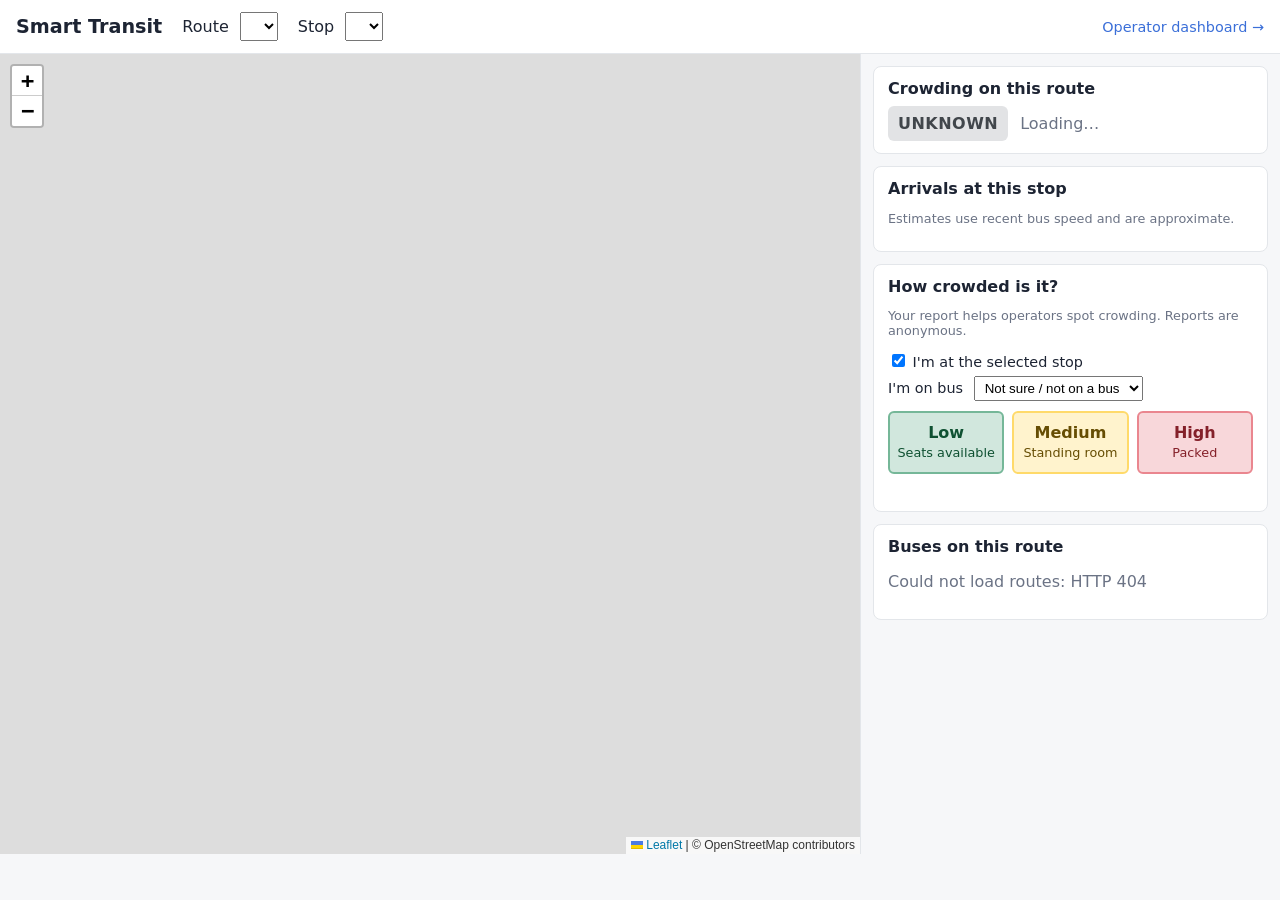
==== web/static/index.html @ ac2da7f8 "Add passenger interface and operator dashboard" ====
<!DOCTYPE html>
<html lang="en">
<head>
  <meta charset="utf-8">
  <meta name="viewport" content="width=device-width, initial-scale=1">
  <title>Smart Transit</title>
  <link rel="stylesheet" href="vendor/leaflet/leaflet.css">
  <link rel="stylesheet" href="style.css">
</head>
<body>
  <div id="demo-banner" class="demo-banner" hidden>
    DEMO / SIMULATED DATA: bus positions are generated by a simulator, not live GPS.
  </div>

  <header>
    <h1>Smart Transit</h1>
    <label>Route
      <select id="route-select"></select>
    </label>
    <label>Stop
      <select id="stop-select"></select>
    </label>
    <a class="header-link" href="operator.html">Operator dashboard →</a>
  </header>

  <main>
    <div id="map" role="region" aria-label="Route map"></div>

    <section class="panel">
      <div class="card">
        <h2>Crowding on this route</h2>
        <div class="crowd-row">
          <span id="crowd-badge" class="crowd-badge UNKNOWN">UNKNOWN</span>
          <span id="crowd-detail" class="muted">Loading…</span>
        </div>
      </div>

      <div class="card">
        <h2>Arrivals at <span id="arrivals-stop-name">this stop</span></h2>
        <ul id="arrivals" class="arrivals"></ul>
        <p class="muted small">Estimates use recent bus speed and are approximate.</p>
      </div>

      <div class="card">
        <h2>How crowded is it?</h2>
        <p class="muted small">Your report helps operators spot crowding. Reports are anonymous.</p>
        <div class="report-options">
          <label><input type="checkbox" id="report-at-stop" checked> I'm at <span id="report-stop-name">the selected stop</span></label>
          <label>I'm on bus
            <select id="report-vehicle"><option value="">Not sure / not on a bus</option></select>
          </label>
        </div>
        <div class="report-buttons" role="group" aria-label="Crowding level">
          <button type="button" class="level LOW" data-level="LOW">Low<br><small>Seats available</small></button>
          <button type="button" class="level MEDIUM" data-level="MEDIUM">Medium<br><small>Standing room</small></button>
          <button type="button" class="level HIGH" data-level="HIGH">High<br><small>Packed</small></button>
        </div>
        <p id="report-feedback" class="feedback" role="status" aria-live="polite"></p>
      </div>

      <div class="card">
        <h2>Buses on this route</h2>
        <p id="status" class="muted">Loading…</p>
        <table id="vehicle-table" hidden>
          <thead>
            <tr><th>Bus</th><th>Direction</th><th>Speed</th><th>Last update</th><th>GPS</th></tr>
          </thead>
          <tbody></tbody>
        </table>
      </div>
    </section>
  </main>

  <script src="vendor/leaflet/leaflet.js"></script>
  <script src="common.js"></script>
  <script src="app.js"></script>
</body>
</html>
---- web/static/vendor/leaflet/leaflet.css ----
/* required styles */

.leaflet-pane,
.leaflet-tile,
.leaflet-marker-icon,
.leaflet-marker-shadow,
.leaflet-tile-container,
.leaflet-pane > svg,
.leaflet-pane > canvas,
.leaflet-zoom-box,
.leaflet-image-layer,
.leaflet-layer {
	position: absolute;
	left: 0;
	top: 0;
	}
.leaflet-container {
	overflow: hidden;
	}
.leaflet-tile,
.leaflet-marker-icon,
.leaflet-marker-shadow {
	-webkit-user-select: none;
	   -moz-user-select: none;
	        user-select: none;
	  -webkit-user-drag: none;
	}
/* Prevents IE11 from highlighting tiles in blue */
.leaflet-tile::selection {
	background: transparent;
}
/* Safari renders non-retina tile on retina better with this, but Chrome is worse */
.leaflet-safari .leaflet-tile {
	image-rendering: -webkit-optimize-contrast;
	}
/* hack that prevents hw layers "stretching" when loading new tiles */
.leaflet-safari .leaflet-tile-container {
	width: 1600px;
	height: 1600px;
	-webkit-transform-origin: 0 0;
	}
.leaflet-marker-icon,
.leaflet-marker-shadow {
	display: block;
	}
/* .leaflet-container svg: reset svg max-width decleration shipped in Joomla! (joomla.org) 3.x */
/* .leaflet-container img: map is broken in FF if you have max-width: 100% on tiles */
.leaflet-container .leaflet-overlay-pane svg {
	max-width: none !important;
	max-height: none !important;
	}
.leaflet-container .leaflet-marker-pane img,
.leaflet-container .leaflet-shadow-pane img,
.leaflet-container .leaflet-tile-pane img,
.leaflet-container img.leaflet-image-layer,
.leaflet-container .leaflet-tile {
	max-width: none !important;
	max-height: none !important;
	width: auto;
	padding: 0;
	}

.leaflet-container img.leaflet-tile {
	/* See: https://bugs.chromium.org/p/chromium/issues/detail?id=600120 */
	mix-blend-mode: plus-lighter;
}

.leaflet-container.leaflet-touch-zoom {
	-ms-touch-action: pan-x pan-y;
	touch-action: pan-x pan-y;
	}
.leaflet-container.leaflet-touch-drag {
	-ms-touch-action: pinch-zoom;
	/* Fallback for FF which doesn't support pinch-zoom */
	touch-action: none;
	touch-action: pinch-zoom;
}
.leaflet-container.leaflet-touch-drag.leaflet-touch-zoom {
	-ms-touch-action: none;
	touch-action: none;
}
.leaflet-container {
	-webkit-tap-highlight-color: transparent;
}
.leaflet-container a {
	-webkit-tap-highlight-color: rgba(51, 181, 229, 0.4);
}
.leaflet-tile {
	filter: inherit;
	visibility: hidden;
	}
.leaflet-tile-loaded {
	visibility: inherit;
	}
.leaflet-zoom-box {
	width: 0;
	height: 0;
	-moz-box-sizing: border-box;
	     box-sizing: border-box;
	z-index: 800;
	}
/* workaround for https://bugzilla.mozilla.org/show_bug.cgi?id=888319 */
.leaflet-overlay-pane svg {
	-moz-user-select: none;
	}

.leaflet-pane         { z-index: 400; }

.leaflet-tile-pane    { z-index: 200; }
.leaflet-overlay-pane { z-index: 400; }
.leaflet-shadow-pane  { z-index: 500; }
.leaflet-marker-pane  { z-index: 600; }
.leaflet-tooltip-pane   { z-index: 650; }
.leaflet-popup-pane   { z-index: 700; }

.leaflet-map-pane canvas { z-index: 100; }
.leaflet-map-pane svg    { z-index: 200; }

.leaflet-vml-shape {
	width: 1px;
	height: 1px;
	}
.lvml {
	behavior: url(#default#VML);
	display: inline-block;
	position: absolute;
	}


/* control positioning */

.leaflet-control {
	position: relative;
	z-index: 800;
	pointer-events: visiblePainted; /* IE 9-10 doesn't have auto */
	pointer-events: auto;
	}
.leaflet-top,
.leaflet-bottom {
	position: absolute;
	z-index: 1000;
	pointer-events: none;
	}
.leaflet-top {
	top: 0;
	}
.leaflet-right {
	right: 0;
	}
.leaflet-bottom {
	bottom: 0;
	}
.leaflet-left {
	left: 0;
	}
.leaflet-control {
	float: left;
	clear: both;
	}
.leaflet-right .leaflet-control {
	float: right;
	}
.leaflet-top .leaflet-control {
	margin-top: 10px;
	}
.leaflet-bottom .leaflet-control {
	margin-bottom: 10px;
	}
.leaflet-left .leaflet-control {
	margin-left: 10px;
	}
.leaflet-right .leaflet-control {
	margin-right: 10px;
	}


/* zoom and fade animations */

.leaflet-fade-anim .leaflet-popup {
	opacity: 0;
	-webkit-transition: opacity 0.2s linear;
	   -moz-transition: opacity 0.2s linear;
	        transition: opacity 0.2s linear;
	}
.leaflet-fade-anim .leaflet-map-pane .leaflet-popup {
	opacity: 1;
	}
.leaflet-zoom-animated {
	-webkit-transform-origin: 0 0;
	    -ms-transform-origin: 0 0;
	        transform-origin: 0 0;
	}
svg.leaflet-zoom-animated {
	will-change: transform;
}

.leaflet-zoom-anim .leaflet-zoom-animated {
	-webkit-transition: -webkit-transform 0.25s cubic-bezier(0,0,0.25,1);
	   -moz-transition:    -moz-transform 0.25s cubic-bezier(0,0,0.25,1);
	        transition:         transform 0.25s cubic-bezier(0,0,0.25,1);
	}
.leaflet-zoom-anim .leaflet-tile,
.leaflet-pan-anim .leaflet-tile {
	-webkit-transition: none;
	   -moz-transition: none;
	        transition: none;
	}

.leaflet-zoom-anim .leaflet-zoom-hide {
	visibility: hidden;
	}


/* cursors */

.leaflet-interactive {
	cursor: pointer;
	}
.leaflet-grab {
	cursor: -webkit-grab;
	cursor:    -moz-grab;
	cursor:         grab;
	}
.leaflet-crosshair,
.leaflet-crosshair .leaflet-interactive {
	cursor: crosshair;
	}
.leaflet-popup-pane,
.leaflet-control {
	cursor: auto;
	}
.leaflet-dragging .leaflet-grab,
.leaflet-dragging .leaflet-grab .leaflet-interactive,
.leaflet-dragging .leaflet-marker-draggable {
	cursor: move;
	cursor: -webkit-grabbing;
	cursor:    -moz-grabbing;
	cursor:         grabbing;
	}

/* marker & overlays interactivity */
.leaflet-marker-icon,
.leaflet-marker-shadow,
.leaflet-image-layer,
.leaflet-pane > svg path,
.leaflet-tile-container {
	pointer-events: none;
	}

.leaflet-marker-icon.leaflet-interactive,
.leaflet-image-layer.leaflet-interactive,
.leaflet-pane > svg path.leaflet-interactive,
svg.leaflet-image-layer.leaflet-interactive path {
	pointer-events: visiblePainted; /* IE 9-10 doesn't have auto */
	pointer-events: auto;
	}

/* visual tweaks */

.leaflet-container {
	background: #ddd;
	outline-offset: 1px;
	}
.leaflet-container a {
	color: #0078A8;
	}
.leaflet-zoom-box {
	border: 2px dotted #38f;
	background: rgba(255,255,255,0.5);
	}


/* general typography */
.leaflet-container {
	font-family: "Helvetica Neue", Arial, Helvetica, sans-serif;
	font-size: 12px;
	font-size: 0.75rem;
	line-height: 1.5;
	}


/* general toolbar styles */

.leaflet-bar {
	box-shadow: 0 1px 5px rgba(0,0,0,0.65);
	border-radius: 4px;
	}
.leaflet-bar a {
	background-color: #fff;
	border-bottom: 1px solid #ccc;
	width: 26px;
	height: 26px;
	line-height: 26px;
	display: block;
	text-align: center;
	text-decoration: none;
	color: black;
	}
.leaflet-bar a,
.leaflet-control-layers-toggle {
	background-position: 50% 50%;
	background-repeat: no-repeat;
	display: block;
	}
.leaflet-bar a:hover,
.leaflet-bar a:focus {
	background-color: #f4f4f4;
	}
.leaflet-bar a:first-child {
	border-top-left-radius: 4px;
	border-top-right-radius: 4px;
	}
.leaflet-bar a:last-child {
	border-bottom-left-radius: 4px;
	border-bottom-right-radius: 4px;
	border-bottom: none;
	}
.leaflet-bar a.leaflet-disabled {
	cursor: default;
	background-color: #f4f4f4;
	color: #bbb;
	}

.leaflet-touch .leaflet-bar a {
	width: 30px;
	height: 30px;
	line-height: 30px;
	}
.leaflet-touch .leaflet-bar a:first-child {
	border-top-left-radius: 2px;
	border-top-right-radius: 2px;
	}
.leaflet-touch .leaflet-bar a:last-child {
	border-bottom-left-radius: 2px;
	border-bottom-right-radius: 2px;
	}

/* zoom control */

.leaflet-control-zoom-in,
.leaflet-control-zoom-out {
	font: bold 18px 'Lucida Console', Monaco, monospace;
	text-indent: 1px;
	}

.leaflet-touch .leaflet-control-zoom-in, .leaflet-touch .leaflet-control-zoom-out  {
	font-size: 22px;
	}


/* layers control */

.leaflet-control-layers {
	box-shadow: 0 1px 5px rgba(0,0,0,0.4);
	background: #fff;
	border-radius: 5px;
	}
.leaflet-control-layers-toggle {
	background-image: url(images/layers.png);
	width: 36px;
	height: 36px;
	}
.leaflet-retina .leaflet-control-layers-toggle {
	background-image: url(images/layers-2x.png);
	background-size: 26px 26px;
	}
.leaflet-touch .leaflet-control-layers-toggle {
	width: 44px;
	height: 44px;
	}
.leaflet-control-layers .leaflet-control-layers-list,
.leaflet-control-layers-expanded .leaflet-control-layers-toggle {
	display: none;
	}
.leaflet-control-layers-expanded .leaflet-control-layers-list {
	display: block;
	position: relative;
	}
.leaflet-control-layers-expanded {
	padding: 6px 10px 6px 6px;
	color: #333;
	background: #fff;
	}
.leaflet-control-layers-scrollbar {
	overflow-y: scroll;
	overflow-x: hidden;
	padding-right: 5px;
	}
.leaflet-control-layers-selector {
	margin-top: 2px;
	position: relative;
	top: 1px;
	}
.leaflet-control-layers label {
	display: block;
	font-size: 13px;
	font-size: 1.08333em;
	}
.leaflet-control-layers-separator {
	height: 0;
	border-top: 1px solid #ddd;
	margin: 5px -10px 5px -6px;
	}

/* Default icon URLs */
.leaflet-default-icon-path { /* used only in path-guessing heuristic, see L.Icon.Default */
	background-image: url(images/marker-icon.png);
	}


/* attribution and scale controls */

.leaflet-container .leaflet-control-attribution {
	background: #fff;
	background: rgba(255, 255, 255, 0.8);
	margin: 0;
	}
.leaflet-control-attribution,
.leaflet-control-scale-line {
	padding: 0 5px;
	color: #333;
	line-height: 1.4;
	}
.leaflet-control-attribution a {
	text-decoration: none;
	}
.leaflet-control-attribution a:hover,
.leaflet-control-attribution a:focus {
	text-decoration: underline;
	}
.leaflet-attribution-flag {
	display: inline !important;
	vertical-align: baseline !important;
	width: 1em;
	height: 0.6669em;
	}
.leaflet-left .leaflet-control-scale {
	margin-left: 5px;
	}
.leaflet-bottom .leaflet-control-scale {
	margin-bottom: 5px;
	}
.leaflet-control-scale-line {
	border: 2px solid #777;
	border-top: none;
	line-height: 1.1;
	padding: 2px 5px 1px;
	white-space: nowrap;
	-moz-box-sizing: border-box;
	     box-sizing: border-box;
	background: rgba(255, 255, 255, 0.8);
	text-shadow: 1px 1px #fff;
	}
.leaflet-control-scale-line:not(:first-child) {
	border-top: 2px solid #777;
	border-bottom: none;
	margin-top: -2px;
	}
.leaflet-control-scale-line:not(:first-child):not(:last-child) {
	border-bottom: 2px solid #777;
	}

.leaflet-touch .leaflet-control-attribution,
.leaflet-touch .leaflet-control-layers,
.leaflet-touch .leaflet-bar {
	box-shadow: none;
	}
.leaflet-touch .leaflet-control-layers,
.leaflet-touch .leaflet-bar {
	border: 2px solid rgba(0,0,0,0.2);
	background-clip: padding-box;
	}


/* popup */

.leaflet-popup {
	position: absolute;
	text-align: center;
	margin-bottom: 20px;
	}
.leaflet-popup-content-wrapper {
	padding: 1px;
	text-align: left;
	border-radius: 12px;
	}
.leaflet-popup-content {
	margin: 13px 24px 13px 20px;
	line-height: 1.3;
	font-size: 13px;
	font-size: 1.08333em;
	min-height: 1px;
	}
.leaflet-popup-content p {
	margin: 17px 0;
	margin: 1.3em 0;
	}
.leaflet-popup-tip-container {
	width: 40px;
	height: 20px;
	position: absolute;
	left: 50%;
	margin-top: -1px;
	margin-left: -20px;
	overflow: hidden;
	pointer-events: none;
	}
.leaflet-popup-tip {
	width: 17px;
	height: 17px;
	padding: 1px;

	margin: -10px auto 0;
	pointer-events: auto;

	-webkit-transform: rotate(45deg);
	   -moz-transform: rotate(45deg);
	    -ms-transform: rotate(45deg);
	        transform: rotate(45deg);
	}
.leaflet-popup-content-wrapper,
.leaflet-popup-tip {
	background: white;
	color: #333;
	box-shadow: 0 3px 14px rgba(0,0,0,0.4);
	}
.leaflet-container a.leaflet-popup-close-button {
	position: absolute;
	top: 0;
	right: 0;
	border: none;
	text-align: center;
	width: 24px;
	height: 24px;
	font: 16px/24px Tahoma, Verdana, sans-serif;
	color: #757575;
	text-decoration: none;
	background: transparent;
	}
.leaflet-container a.leaflet-popup-close-button:hover,
.leaflet-container a.leaflet-popup-close-button:focus {
	color: #585858;
	}
.leaflet-popup-scrolled {
	overflow: auto;
	}

.leaflet-oldie .leaflet-popup-content-wrapper {
	-ms-zoom: 1;
	}
.leaflet-oldie .leaflet-popup-tip {
	width: 24px;
	margin: 0 auto;

	-ms-filter: "progid:DXImageTransform.Microsoft.Matrix(M11=0.70710678, M12=0.70710678, M21=-0.70710678, M22=0.70710678)";
	filter: progid:DXImageTransform.Microsoft.Matrix(M11=0.70710678, M12=0.70710678, M21=-0.70710678, M22=0.70710678);
	}

.leaflet-oldie .leaflet-control-zoom,
.leaflet-oldie .leaflet-control-layers,
.leaflet-oldie .leaflet-popup-content-wrapper,
.leaflet-oldie .leaflet-popup-tip {
	border: 1px solid #999;
	}


/* div icon */

.leaflet-div-icon {
	background: #fff;
	border: 1px solid #666;
	}


/* Tooltip */
/* Base styles for the element that has a tooltip */
.leaflet-tooltip {
	position: absolute;
	padding: 6px;
	background-color: #fff;
	border: 1px solid #fff;
	border-radius: 3px;
	color: #222;
	white-space: nowrap;
	-webkit-user-select: none;
	-moz-user-select: none;
	-ms-user-select: none;
	user-select: none;
	pointer-events: none;
	box-shadow: 0 1px 3px rgba(0,0,0,0.4);
	}
.leaflet-tooltip.leaflet-interactive {
	cursor: pointer;
	pointer-events: auto;
	}
.leaflet-tooltip-top:before,
.leaflet-tooltip-bottom:before,
.leaflet-tooltip-left:before,
.leaflet-tooltip-right:before {
	position: absolute;
	pointer-events: none;
	border: 6px solid transparent;
	background: transparent;
	content: "";
	}

/* Directions */

.leaflet-tooltip-bottom {
	margin-top: 6px;
}
.leaflet-tooltip-top {
	margin-top: -6px;
}
.leaflet-tooltip-bottom:before,
.leaflet-tooltip-top:before {
	left: 50%;
	margin-left: -6px;
	}
.leaflet-tooltip-top:before {
	bottom: 0;
	margin-bottom: -12px;
	border-top-color: #fff;
	}
.leaflet-tooltip-bottom:before {
	top: 0;
	margin-top: -12px;
	margin-left: -6px;
	border-bottom-color: #fff;
	}
.leaflet-tooltip-left {
	margin-left: -6px;
}
.leaflet-tooltip-right {
	margin-left: 6px;
}
.leaflet-tooltip-left:before,
.leaflet-tooltip-right:before {
	top: 50%;
	margin-top: -6px;
	}
.leaflet-tooltip-left:before {
	right: 0;
	margin-right: -12px;
	border-left-color: #fff;
	}
.leaflet-tooltip-right:before {
	left: 0;
	margin-left: -12px;
	border-right-color: #fff;
	}

/* Printing */

@media print {
	/* Prevent printers from removing background-images of controls. */
	.leaflet-control {
		-webkit-print-color-adjust: exact;
		print-color-adjust: exact;
		}
	}
---- web/static/style.css ----
* { box-sizing: border-box; }
body { margin: 0; font-family: system-ui, -apple-system, "Segoe UI", sans-serif; color: #1d2433; background: #f6f7f9; }
h2 { font-size: 1rem; margin: 0 0 8px; }
.muted { color: #6b7385; }
.small, small { font-size: 0.8rem; }
.danger { color: #b02a37 !important; }
.danger-text { color: #b02a37; }

.demo-banner {
  background: #fff3cd; color: #664d03; border-bottom: 1px solid #ffda6a;
  padding: 8px 16px; font-weight: 600; text-align: center;
}

header { display: flex; align-items: center; gap: 20px; padding: 12px 16px; background: #fff; border-bottom: 1px solid #e3e6ea; flex-wrap: wrap; }
header h1 { font-size: 1.2rem; margin: 0; }
header select { margin-left: 6px; padding: 4px 8px; font-size: 0.95rem; max-width: 280px; }
.header-link { margin-left: auto; color: #3b6fd8; text-decoration: none; font-size: 0.9rem; }

button { font: inherit; padding: 6px 14px; border-radius: 6px; border: 1px solid #2f5fc4; background: #3b6fd8; color: #fff; cursor: pointer; }
button:hover:not(:disabled) { background: #2f5fc4; }
button:disabled { opacity: 0.6; cursor: wait; }
button.secondary { background: #fff; color: #2f5fc4; }
button.secondary:hover { background: #eef3fd; }
input[type=text], input[type=email], input[type=password] { font: inherit; padding: 6px 8px; border: 1px solid #c9ced6; border-radius: 6px; }

/* Passenger layout */
main { display: grid; grid-template-columns: 1fr 420px; height: calc(100vh - 100px); }
#map { height: 100%; min-height: 320px; }
.panel { padding: 12px; overflow-y: auto; background: #f6f7f9; border-left: 1px solid #e3e6ea; }
.card { background: #fff; border: 1px solid #e3e6ea; border-radius: 8px; padding: 12px 14px; margin-bottom: 12px; }

.crowd-row { display: flex; align-items: center; gap: 12px; }
.crowd-badge { display: inline-block; min-width: 92px; text-align: center; padding: 8px 10px; border-radius: 6px; font-weight: 700; letter-spacing: 0.03em; }
.crowd-badge.small { min-width: 0; padding: 2px 8px; font-size: 0.8rem; }
.crowd-badge.LOW { background: #d1e7dd; color: #0f5132; }
.crowd-badge.MEDIUM { background: #fff3cd; color: #664d03; }
.crowd-badge.HIGH { background: #f8d7da; color: #842029; }
.crowd-badge.UNKNOWN { background: #e2e3e5; color: #41464b; }

.arrivals { list-style: none; margin: 0; padding: 0; }
.arrival { display: flex; align-items: center; gap: 12px; padding: 8px 0; border-bottom: 1px solid #eef0f3; }
.arrival:last-child { border-bottom: none; }
.arrival .eta { min-width: 64px; font-size: 1.15rem; font-weight: 700; color: #2f5fc4; }
.arrival.unavailable .eta { color: #adb5bd; }

.report-options { display: flex; flex-direction: column; gap: 6px; margin-bottom: 10px; font-size: 0.9rem; }
.report-options select { margin-left: 6px; padding: 3px 6px; }
.report-buttons { display: grid; grid-template-columns: repeat(3, 1fr); gap: 8px; }
button.level { padding: 10px 6px; line-height: 1.2; font-weight: 700; border-width: 2px; }
button.level small { font-weight: 400; }
button.level.LOW { background: #d1e7dd; color: #0f5132; border-color: #75b798; }
button.level.MEDIUM { background: #fff3cd; color: #664d03; border-color: #ffda6a; }
button.level.HIGH { background: #f8d7da; color: #842029; border-color: #ea868f; }
button.level:hover:not(:disabled) { filter: brightness(0.95); }
.feedback { min-height: 1.2em; margin: 8px 0 0; font-size: 0.9rem; }
.feedback.ok { color: #0f5132; }
.feedback.error { color: #b02a37; }

table { width: 100%; border-collapse: collapse; font-size: 0.88rem; }
th, td { text-align: left; padding: 6px 6px; border-bottom: 1px solid #eef0f3; vertical-align: top; }
th { font-weight: 600; color: #4a5162; }

.badge { display: inline-block; padding: 1px 6px; border-radius: 4px; font-size: 0.75rem; font-weight: 600; }
.badge.FRESH, .badge.RESOLVED { background: #d1e7dd; color: #0f5132; }
.badge.STALE { background: #e2e3e5; color: #41464b; }
.badge.NO_DATA, .badge.ACTIVE { background: #f8d7da; color: #842029; }
.badge.ACKNOWLEDGED { background: #fff3cd; color: #664d03; }

/* Operator */
.login { display: flex; justify-content: center; padding: 60px 16px; }
.login form { width: 340px; display: flex; flex-direction: column; gap: 10px; }
.login label { display: flex; flex-direction: column; gap: 4px; font-size: 0.9rem; }
.dash { padding: 16px; }
.tiles { display: grid; grid-template-columns: repeat(4, 1fr); gap: 12px; margin-bottom: 16px; }
.tile { background: #fff; border: 1px solid #e3e6ea; border-radius: 8px; padding: 12px 14px; display: flex; flex-direction: column; }
.tile-label { font-size: 0.8rem; color: #6b7385; }
.tile-value { font-size: 1.8rem; font-weight: 700; }
.tile-sub { font-size: 0.8rem; color: #6b7385; }
.dash-grid { display: grid; grid-template-columns: minmax(360px, 1fr) minmax(480px, 1.4fr); gap: 16px; }
.map-card { grid-column: 1 / -1; }
#op-map { height: 420px; border-radius: 6px; }
.table-wrap { overflow-x: auto; }
.card-head { display: flex; align-items: center; justify-content: space-between; gap: 8px; }
.tabs { display: flex; gap: 4px; }
.tab { padding: 3px 10px; font-size: 0.85rem; background: #fff; color: #2f5fc4; }
.tab.active { background: #3b6fd8; color: #fff; }

.alert-card { border: 1px solid #e3e6ea; border-left: 5px solid #adb5bd; border-radius: 6px; padding: 10px 12px; margin-bottom: 10px; }
.alert-card.ACTIVE { border-left-color: #dc3545; background: #fffafa; }
.alert-card.ACKNOWLEDGED { border-left-color: #ffc107; }
.alert-card.RESOLVED { border-left-color: #198754; opacity: 0.85; }
.alert-card p { margin: 6px 0; }
.alert-head { display: flex; align-items: center; gap: 8px; }
.alert-head .badge { margin-left: auto; }
.recommendation { background: #eef3fd; padding: 6px 8px; border-radius: 4px; }
.recovered { background: #d1e7dd; color: #0f5132; padding: 6px 8px; border-radius: 4px; font-size: 0.9rem; }
.alert-meta { display: grid; grid-template-columns: auto 1fr; gap: 2px 10px; font-size: 0.85rem; margin: 6px 0; }
.alert-meta dt { color: #6b7385; }
.alert-meta dd { margin: 0; }
.alert-actions { display: flex; gap: 8px; align-items: center; flex-wrap: wrap; }
.alert-actions input { flex: 1; min-width: 160px; }

@media (max-width: 1000px) {
  .dash-grid { grid-template-columns: 1fr; }
  .tiles { grid-template-columns: repeat(2, 1fr); }
}
@media (max-width: 800px) {
  main { grid-template-columns: 1fr; height: auto; }
  #map { height: 50vh; }
  .panel { border-left: none; border-top: 1px solid #e3e6ea; }
  .header-link { margin-left: 0; }
}
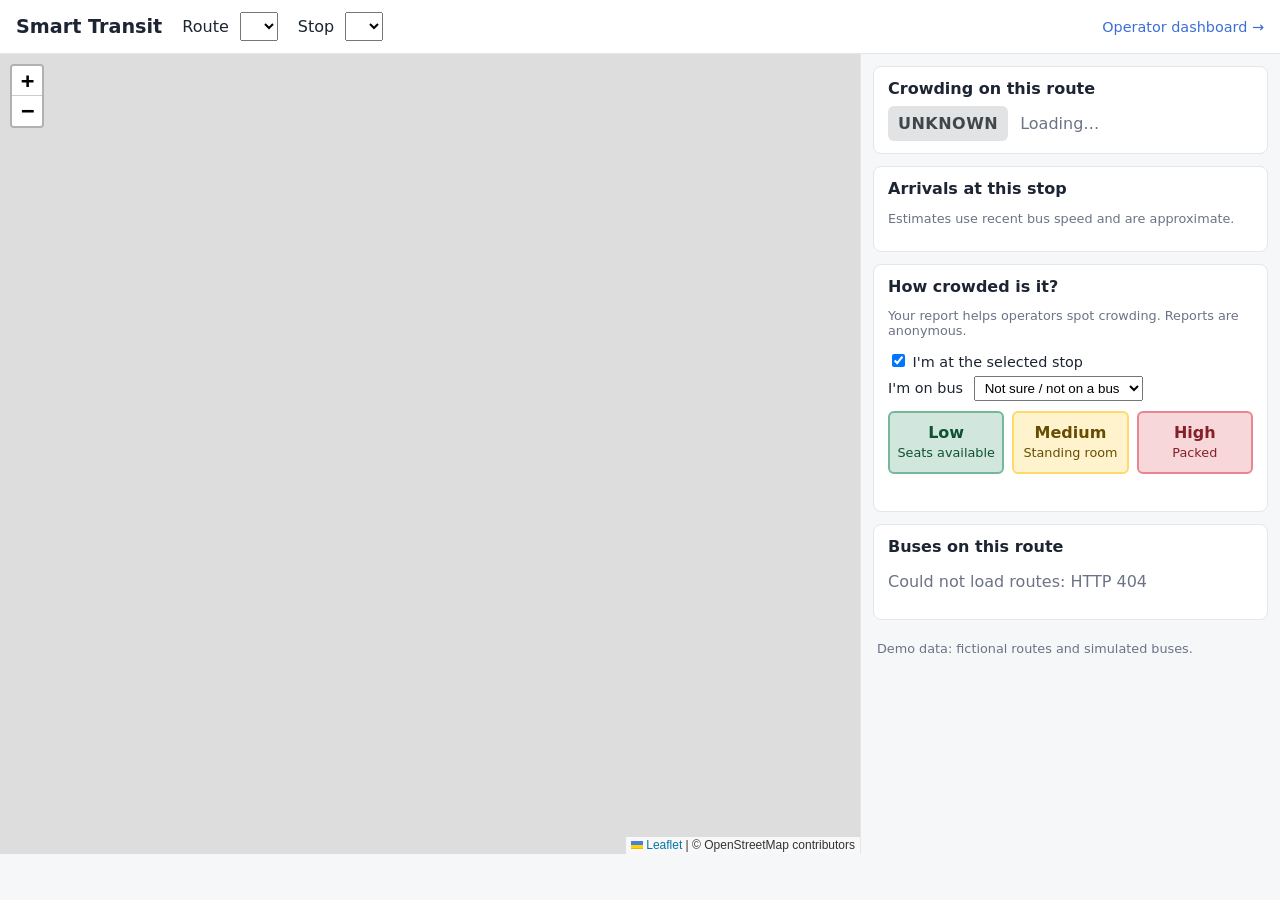
==== commit 61376651: "Show expected crowding, ridership and data sources in the UI" ====
--- a/web/static/index.html
+++ b/web/static/index.html
@@ -9,7 +9,7 @@
 </head>
 <body>
   <div id="demo-banner" class="demo-banner" hidden>
-    DEMO / SIMULATED DATA: bus positions are generated by a simulator, not live GPS.
+    <span id="demo-banner-text">DEMO / SIMULATED DATA: bus positions are generated by a simulator, not live GPS.</span>
   </div>
 
   <header>
@@ -33,6 +33,7 @@
           <span id="crowd-badge" class="crowd-badge UNKNOWN">UNKNOWN</span>
           <span id="crowd-detail" class="muted">Loading…</span>
         </div>
+        <div id="crowd-expected" class="expected-box" hidden></div>
       </div>
 
       <div class="card">
@@ -68,6 +69,7 @@
           <tbody></tbody>
         </table>
       </div>
+      <footer id="sources" class="sources small muted"></footer>
     </section>
   </main>
 
--- a/web/static/style.css
+++ b/web/static/style.css
@@ -36,6 +36,18 @@
 .crowd-badge.MEDIUM { background: #fff3cd; color: #664d03; }
 .crowd-badge.HIGH { background: #f8d7da; color: #842029; }
 .crowd-badge.UNKNOWN { background: #e2e3e5; color: #41464b; }
+
+/* Expected (estimated) crowding: dashed outline so it never looks like live data. */
+.crowd-badge.expected { background: transparent; border: 2px dashed currentColor; font-weight: 600; }
+.crowd-badge.expected.LOW { color: #0f5132; }
+.crowd-badge.expected.MEDIUM { color: #8a6d00; }
+.crowd-badge.expected.HIGH { color: #842029; }
+.expected-box { margin-top: 10px; }
+.expected-box.prominent { background: #f8f9fb; border: 1px dashed #c9ced6; border-radius: 6px; padding: 8px 10px; }
+.expected-row { display: flex; align-items: center; gap: 8px; margin-bottom: 4px; }
+.sources { padding: 8px 4px 16px; line-height: 1.4; }
+.sources a { color: #3b6fd8; }
+.dash > .sources { padding: 16px 0 0; }
 
 .arrivals { list-style: none; margin: 0; padding: 0; }
 .arrival { display: flex; align-items: center; gap: 12px; padding: 8px 0; border-bottom: 1px solid #eef0f3; }
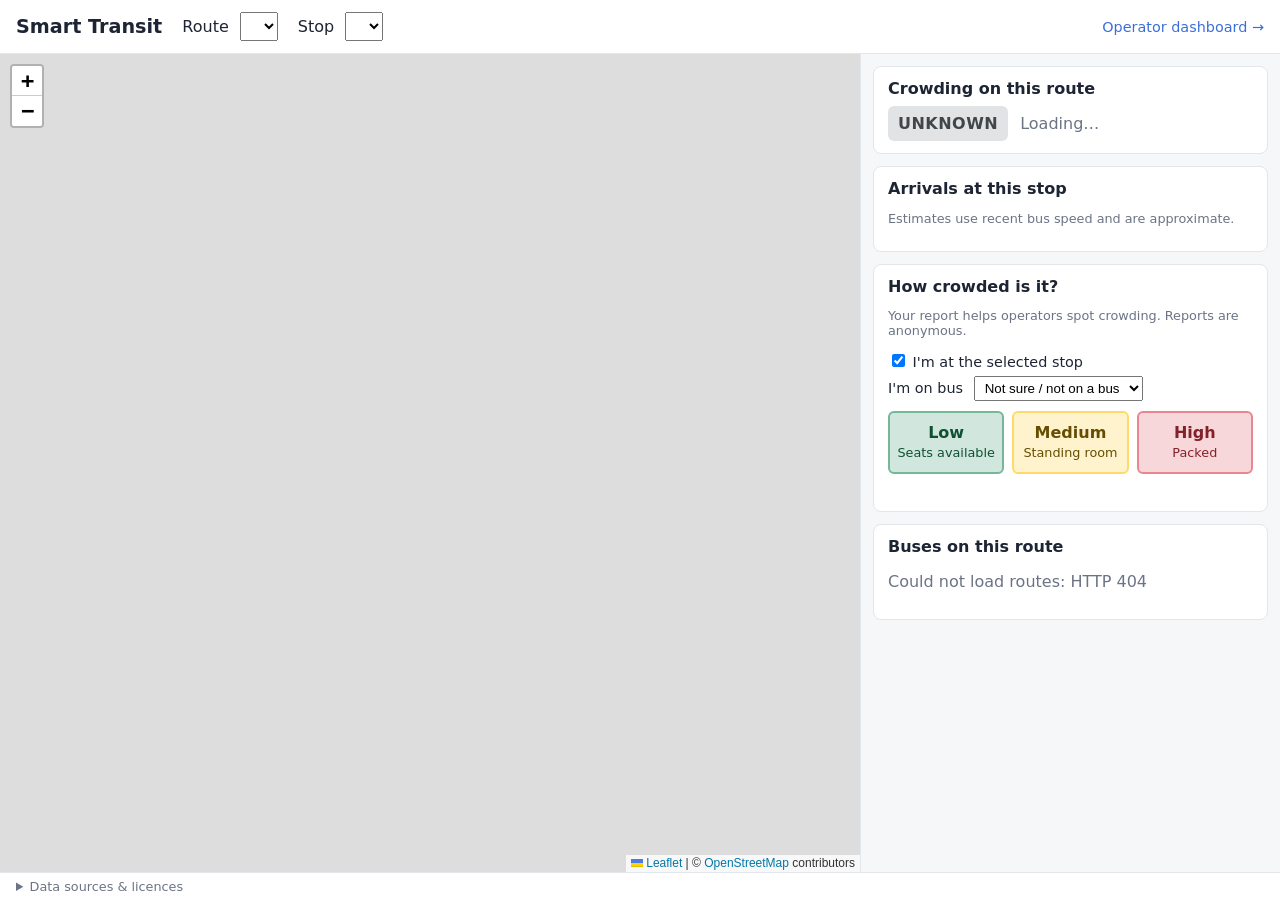
==== commit 90551a7a: "Hide operator login after sign-in and move data sources to a collapsible footer" ====
--- a/web/static/index.html
+++ b/web/static/index.html
@@ -7,7 +7,7 @@
   <link rel="stylesheet" href="vendor/leaflet/leaflet.css">
   <link rel="stylesheet" href="style.css">
 </head>
-<body>
+<body class="passenger">
   <div id="demo-banner" class="demo-banner" hidden>
     <span id="demo-banner-text">DEMO / SIMULATED DATA: bus positions are generated by a simulator, not live GPS.</span>
   </div>
@@ -69,9 +69,15 @@
           <tbody></tbody>
         </table>
       </div>
-      <footer id="sources" class="sources small muted"></footer>
     </section>
   </main>
+
+  <footer class="page-footer">
+    <details>
+      <summary>Data sources &amp; licences</summary>
+      <div id="sources" class="sources small muted"></div>
+    </details>
+  </footer>
 
   <script src="vendor/leaflet/leaflet.js"></script>
   <script src="common.js"></script>
--- a/web/static/style.css
+++ b/web/static/style.css
@@ -1,4 +1,7 @@
 * { box-sizing: border-box; }
+/* The HTML hidden attribute must always win over display rules like
+   ".login { display: flex }"; otherwise hidden sections stay visible. */
+[hidden] { display: none !important; }
 body { margin: 0; font-family: system-ui, -apple-system, "Segoe UI", sans-serif; color: #1d2433; background: #f6f7f9; }
 h2 { font-size: 1rem; margin: 0 0 8px; }
 .muted { color: #6b7385; }
@@ -23,8 +26,12 @@
 button.secondary:hover { background: #eef3fd; }
 input[type=text], input[type=email], input[type=password] { font: inherit; padding: 6px 8px; border: 1px solid #c9ced6; border-radius: 6px; }
 
-/* Passenger layout */
-main { display: grid; grid-template-columns: 1fr 420px; height: calc(100vh - 100px); }
+/* Passenger layout: banner + header + map/panel filling the screen + slim footer */
+body.passenger { display: flex; flex-direction: column; height: 100vh; }
+main { display: grid; grid-template-columns: 1fr 420px; flex: 1; min-height: 0; }
+.page-footer { background: #fff; border-top: 1px solid #e3e6ea; padding: 4px 16px; font-size: 0.8rem; }
+.page-footer summary { cursor: pointer; color: #6b7385; padding: 2px 0; }
+.page-footer .sources { padding: 4px 0 6px; max-height: 25vh; overflow-y: auto; }
 #map { height: 100%; min-height: 320px; }
 .panel { padding: 12px; overflow-y: auto; background: #f6f7f9; border-left: 1px solid #e3e6ea; }
 .card { background: #fff; border: 1px solid #e3e6ea; border-radius: 8px; padding: 12px 14px; margin-bottom: 12px; }
@@ -117,6 +124,7 @@
   .tiles { grid-template-columns: repeat(2, 1fr); }
 }
 @media (max-width: 800px) {
+  body.passenger { height: auto; }
   main { grid-template-columns: 1fr; height: auto; }
   #map { height: 50vh; }
   .panel { border-left: none; border-top: 1px solid #e3e6ea; }
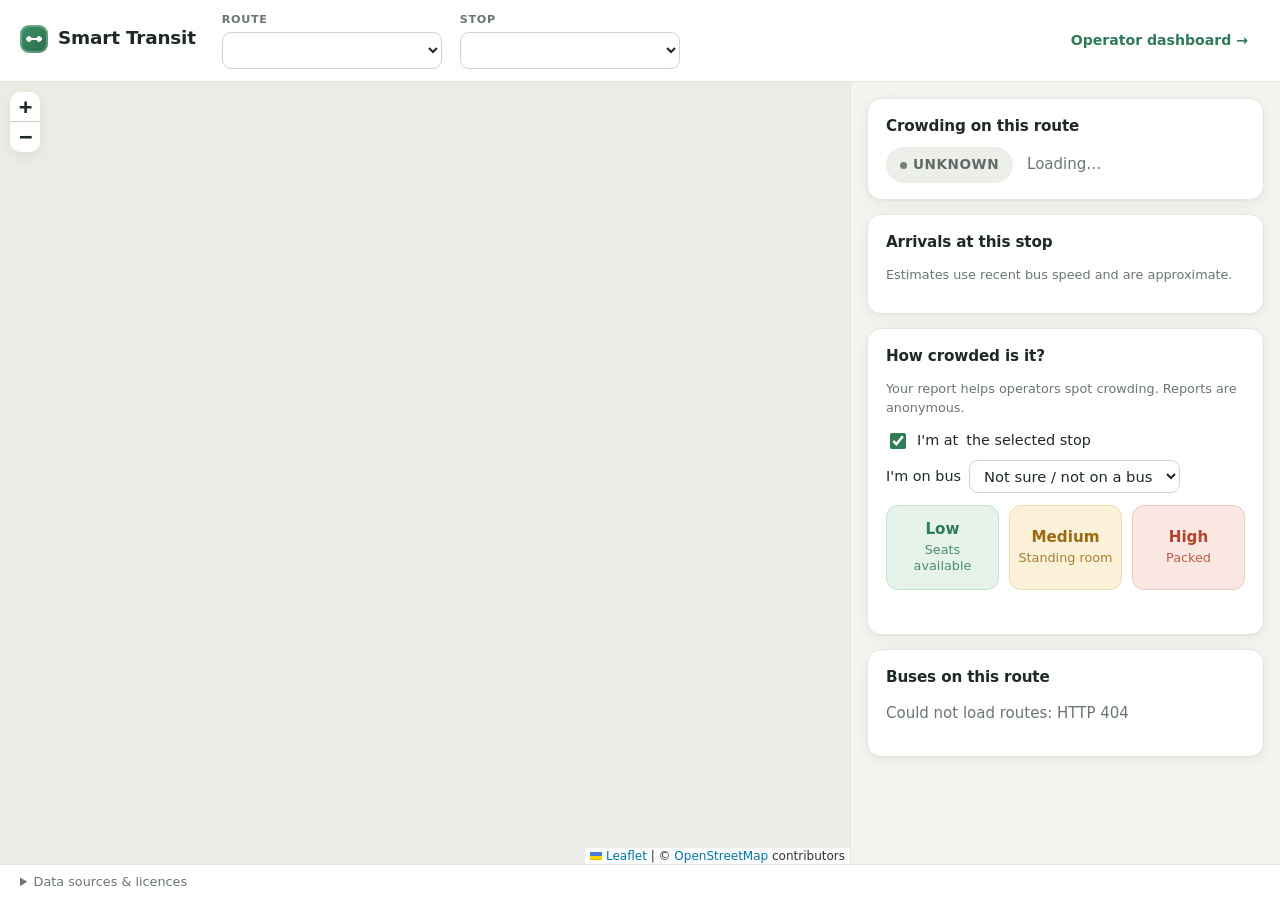
==== commit 7cd503ac: "Refresh UI with a modern, natural design system" ====
--- a/web/static/index.html
+++ b/web/static/index.html
@@ -13,7 +13,7 @@
   </div>
 
   <header>
-    <h1>Smart Transit</h1>
+    <h1><span class="brand-mark" aria-hidden="true"></span>Smart Transit</h1>
     <label>Route
       <select id="route-select"></select>
     </label>
--- a/web/static/style.css
+++ b/web/static/style.css
@@ -1,132 +1,299 @@
+/* Smart Transit: calm, natural design system.
+   Soft neutral surfaces, forest-green accent, warm status colours. */
+
+:root {
+  --bg: #f3f5f1;
+  --surface: #ffffff;
+  --surface-2: #f7f9f6;
+  --border: #e2e7df;
+  --border-strong: #cfd7cb;
+  --text: #1e2a23;
+  --muted: #6a766e;
+
+  --primary: #2f7a57;
+  --primary-hover: #26664a;
+  --primary-soft: #e8f3ec;
+
+  --low: #2f7a57;     --low-bg: #e6f3ea;
+  --medium: #9a6b10;  --medium-bg: #fbf1d9;
+  --high: #b2452f;    --high-bg: #fbe7e1;
+  --unknown: #5f6b64; --unknown-bg: #eceeea;
+
+  --radius: 14px;
+  --radius-sm: 9px;
+  --shadow: 0 1px 2px rgba(30, 42, 35, 0.04), 0 4px 16px rgba(30, 42, 35, 0.06);
+  --shadow-hover: 0 2px 4px rgba(30, 42, 35, 0.06), 0 8px 24px rgba(30, 42, 35, 0.09);
+  --ease: 160ms ease;
+}
+
 * { box-sizing: border-box; }
 /* The HTML hidden attribute must always win over display rules like
    ".login { display: flex }"; otherwise hidden sections stay visible. */
 [hidden] { display: none !important; }
-body { margin: 0; font-family: system-ui, -apple-system, "Segoe UI", sans-serif; color: #1d2433; background: #f6f7f9; }
-h2 { font-size: 1rem; margin: 0 0 8px; }
-.muted { color: #6b7385; }
+
+body {
+  margin: 0;
+  font-family: system-ui, -apple-system, "Segoe UI", Roboto, "Helvetica Neue", Arial, sans-serif;
+  font-size: 15px;
+  line-height: 1.45;
+  color: var(--text);
+  background: var(--bg);
+  -webkit-font-smoothing: antialiased;
+}
+h1, h2 { letter-spacing: -0.01em; }
+h2 { font-size: 0.95rem; font-weight: 650; margin: 0 0 10px; }
+a { color: var(--primary); }
+.muted { color: var(--muted); }
 .small, small { font-size: 0.8rem; }
-.danger { color: #b02a37 !important; }
-.danger-text { color: #b02a37; }
-
+.danger { color: var(--high) !important; }
+.danger-text { color: var(--high); font-weight: 600; }
+
+/* ---------- Banner ---------- */
 .demo-banner {
-  background: #fff3cd; color: #664d03; border-bottom: 1px solid #ffda6a;
-  padding: 8px 16px; font-weight: 600; text-align: center;
-}
-
-header { display: flex; align-items: center; gap: 20px; padding: 12px 16px; background: #fff; border-bottom: 1px solid #e3e6ea; flex-wrap: wrap; }
-header h1 { font-size: 1.2rem; margin: 0; }
-header select { margin-left: 6px; padding: 4px 8px; font-size: 0.95rem; max-width: 280px; }
-.header-link { margin-left: auto; color: #3b6fd8; text-decoration: none; font-size: 0.9rem; }
-
-button { font: inherit; padding: 6px 14px; border-radius: 6px; border: 1px solid #2f5fc4; background: #3b6fd8; color: #fff; cursor: pointer; }
-button:hover:not(:disabled) { background: #2f5fc4; }
+  display: flex; align-items: center; justify-content: center; gap: 8px;
+  background: #fdf6e6; color: #7a5a12;
+  border-bottom: 1px solid #f1e2bd;
+  padding: 7px 16px; font-size: 0.85rem; font-weight: 500; text-align: center;
+}
+.demo-banner::before {
+  content: ""; flex: none; width: 8px; height: 8px; border-radius: 50%;
+  background: #d9a227; box-shadow: 0 0 0 3px rgba(217, 162, 39, 0.2);
+}
+
+/* ---------- Header ---------- */
+header {
+  display: flex; align-items: flex-end; gap: 18px; flex-wrap: wrap;
+  padding: 12px 20px;
+  background: rgba(255, 255, 255, 0.92);
+  backdrop-filter: saturate(1.4) blur(8px);
+  border-bottom: 1px solid var(--border);
+  position: sticky; top: 0; z-index: 1100;
+}
+header h1 {
+  display: flex; align-items: center; gap: 10px;
+  font-size: 1.15rem; font-weight: 700; margin: 0 8px 4px 0; align-self: center;
+}
+.brand-mark {
+  width: 28px; height: 28px; border-radius: 9px; flex: none;
+  background: linear-gradient(135deg, #3d9468, #2a6b4c);
+  box-shadow: inset 0 0 0 2px rgba(255, 255, 255, 0.25);
+  position: relative;
+}
+.brand-mark::after { /* a route line with two stops */
+  content: ""; position: absolute; left: 6px; right: 6px; top: 11px; height: 6px;
+  background:
+    radial-gradient(circle, #fff 2.5px, transparent 3px) left center / 6px 6px no-repeat,
+    radial-gradient(circle, #fff 2.5px, transparent 3px) right center / 6px 6px no-repeat,
+    linear-gradient(#fff, #fff) center / 100% 2px no-repeat;
+}
+.brand-sub { font-weight: 500; color: var(--muted); }
+
+header label {
+  display: flex; flex-direction: column; gap: 4px;
+  font-size: 0.7rem; font-weight: 600; text-transform: uppercase; letter-spacing: 0.06em; color: var(--muted);
+}
+select, input[type=text], input[type=email], input[type=password] {
+  font: inherit; font-size: 0.92rem; color: var(--text);
+  padding: 8px 12px; border: 1px solid var(--border-strong); border-radius: var(--radius-sm);
+  background: var(--surface); transition: border-color var(--ease), box-shadow var(--ease);
+}
+header select { min-width: 220px; max-width: 320px; text-transform: none; letter-spacing: 0; font-weight: 500; }
+select:focus, input:focus { outline: none; border-color: var(--primary); box-shadow: 0 0 0 3px var(--primary-soft); }
+.header-link {
+  margin-left: auto; align-self: center;
+  color: var(--primary); text-decoration: none; font-size: 0.88rem; font-weight: 600;
+  padding: 7px 12px; border-radius: 999px; transition: background var(--ease);
+}
+.header-link:hover { background: var(--primary-soft); }
+header > span, header > button { align-self: center; }
+
+/* ---------- Buttons ---------- */
+button {
+  font: inherit; font-size: 0.9rem; font-weight: 600;
+  padding: 8px 16px; border-radius: var(--radius-sm);
+  border: 1px solid var(--primary); background: var(--primary); color: #fff;
+  cursor: pointer; transition: background var(--ease), box-shadow var(--ease), transform var(--ease);
+}
+button:hover:not(:disabled) { background: var(--primary-hover); }
+button:active:not(:disabled) { transform: translateY(1px); }
+button:focus-visible { outline: none; box-shadow: 0 0 0 3px var(--primary-soft); }
 button:disabled { opacity: 0.6; cursor: wait; }
-button.secondary { background: #fff; color: #2f5fc4; }
-button.secondary:hover { background: #eef3fd; }
-input[type=text], input[type=email], input[type=password] { font: inherit; padding: 6px 8px; border: 1px solid #c9ced6; border-radius: 6px; }
-
-/* Passenger layout: banner + header + map/panel filling the screen + slim footer */
+button.secondary { background: var(--surface); color: var(--primary); border-color: var(--border-strong); }
+button.secondary:hover:not(:disabled) { background: var(--primary-soft); border-color: var(--primary); }
+
+/* ---------- Passenger layout ---------- */
 body.passenger { display: flex; flex-direction: column; height: 100vh; }
-main { display: grid; grid-template-columns: 1fr 420px; flex: 1; min-height: 0; }
-.page-footer { background: #fff; border-top: 1px solid #e3e6ea; padding: 4px 16px; font-size: 0.8rem; }
-.page-footer summary { cursor: pointer; color: #6b7385; padding: 2px 0; }
-.page-footer .sources { padding: 4px 0 6px; max-height: 25vh; overflow-y: auto; }
+main { display: grid; grid-template-columns: 1fr 430px; flex: 1; min-height: 0; }
 #map { height: 100%; min-height: 320px; }
-.panel { padding: 12px; overflow-y: auto; background: #f6f7f9; border-left: 1px solid #e3e6ea; }
-.card { background: #fff; border: 1px solid #e3e6ea; border-radius: 8px; padding: 12px 14px; margin-bottom: 12px; }
-
-.crowd-row { display: flex; align-items: center; gap: 12px; }
-.crowd-badge { display: inline-block; min-width: 92px; text-align: center; padding: 8px 10px; border-radius: 6px; font-weight: 700; letter-spacing: 0.03em; }
-.crowd-badge.small { min-width: 0; padding: 2px 8px; font-size: 0.8rem; }
-.crowd-badge.LOW { background: #d1e7dd; color: #0f5132; }
-.crowd-badge.MEDIUM { background: #fff3cd; color: #664d03; }
-.crowd-badge.HIGH { background: #f8d7da; color: #842029; }
-.crowd-badge.UNKNOWN { background: #e2e3e5; color: #41464b; }
+.panel { padding: 16px; overflow-y: auto; background: var(--bg); border-left: 1px solid var(--border); }
+
+.card {
+  background: var(--surface); border: 1px solid var(--border); border-radius: var(--radius);
+  padding: 16px 18px; margin-bottom: 14px; box-shadow: var(--shadow);
+}
+
+/* Crowding */
+.crowd-row { display: flex; align-items: center; gap: 14px; }
+.crowd-badge {
+  display: inline-flex; align-items: center; justify-content: center; gap: 6px;
+  min-width: 96px; padding: 8px 14px; border-radius: 999px;
+  font-weight: 700; font-size: 0.85rem; letter-spacing: 0.04em;
+}
+.crowd-badge::before { content: ""; width: 7px; height: 7px; border-radius: 50%; background: currentColor; opacity: 0.85; }
+.crowd-badge.small { min-width: 0; padding: 3px 10px; font-size: 0.75rem; }
+.crowd-badge.LOW { background: var(--low-bg); color: var(--low); }
+.crowd-badge.MEDIUM { background: var(--medium-bg); color: var(--medium); }
+.crowd-badge.HIGH { background: var(--high-bg); color: var(--high); }
+.crowd-badge.UNKNOWN { background: var(--unknown-bg); color: var(--unknown); }
 
 /* Expected (estimated) crowding: dashed outline so it never looks like live data. */
-.crowd-badge.expected { background: transparent; border: 2px dashed currentColor; font-weight: 600; }
-.crowd-badge.expected.LOW { color: #0f5132; }
-.crowd-badge.expected.MEDIUM { color: #8a6d00; }
-.crowd-badge.expected.HIGH { color: #842029; }
-.expected-box { margin-top: 10px; }
-.expected-box.prominent { background: #f8f9fb; border: 1px dashed #c9ced6; border-radius: 6px; padding: 8px 10px; }
+.crowd-badge.expected { background: transparent; border: 1.5px dashed currentColor; font-weight: 600; }
+.crowd-badge.expected::before { opacity: 0.5; }
+.expected-box { margin-top: 12px; }
+.expected-box.prominent {
+  background: var(--surface-2); border: 1px dashed var(--border-strong);
+  border-radius: var(--radius-sm); padding: 10px 12px;
+}
 .expected-row { display: flex; align-items: center; gap: 8px; margin-bottom: 4px; }
-.sources { padding: 8px 4px 16px; line-height: 1.4; }
-.sources a { color: #3b6fd8; }
-.dash > .sources { padding: 16px 0 0; }
-
+
+/* Arrivals */
 .arrivals { list-style: none; margin: 0; padding: 0; }
-.arrival { display: flex; align-items: center; gap: 12px; padding: 8px 0; border-bottom: 1px solid #eef0f3; }
+.arrival { display: flex; align-items: center; gap: 14px; padding: 10px 0; border-bottom: 1px solid var(--border); }
 .arrival:last-child { border-bottom: none; }
-.arrival .eta { min-width: 64px; font-size: 1.15rem; font-weight: 700; color: #2f5fc4; }
-.arrival.unavailable .eta { color: #adb5bd; }
-
-.report-options { display: flex; flex-direction: column; gap: 6px; margin-bottom: 10px; font-size: 0.9rem; }
-.report-options select { margin-left: 6px; padding: 3px 6px; }
-.report-buttons { display: grid; grid-template-columns: repeat(3, 1fr); gap: 8px; }
-button.level { padding: 10px 6px; line-height: 1.2; font-weight: 700; border-width: 2px; }
-button.level small { font-weight: 400; }
-button.level.LOW { background: #d1e7dd; color: #0f5132; border-color: #75b798; }
-button.level.MEDIUM { background: #fff3cd; color: #664d03; border-color: #ffda6a; }
-button.level.HIGH { background: #f8d7da; color: #842029; border-color: #ea868f; }
-button.level:hover:not(:disabled) { filter: brightness(0.95); }
-.feedback { min-height: 1.2em; margin: 8px 0 0; font-size: 0.9rem; }
-.feedback.ok { color: #0f5132; }
-.feedback.error { color: #b02a37; }
-
-table { width: 100%; border-collapse: collapse; font-size: 0.88rem; }
-th, td { text-align: left; padding: 6px 6px; border-bottom: 1px solid #eef0f3; vertical-align: top; }
-th { font-weight: 600; color: #4a5162; }
-
-.badge { display: inline-block; padding: 1px 6px; border-radius: 4px; font-size: 0.75rem; font-weight: 600; }
-.badge.FRESH, .badge.RESOLVED { background: #d1e7dd; color: #0f5132; }
-.badge.STALE { background: #e2e3e5; color: #41464b; }
-.badge.NO_DATA, .badge.ACTIVE { background: #f8d7da; color: #842029; }
-.badge.ACKNOWLEDGED { background: #fff3cd; color: #664d03; }
-
-/* Operator */
-.login { display: flex; justify-content: center; padding: 60px 16px; }
-.login form { width: 340px; display: flex; flex-direction: column; gap: 10px; }
-.login label { display: flex; flex-direction: column; gap: 4px; font-size: 0.9rem; }
-.dash { padding: 16px; }
-.tiles { display: grid; grid-template-columns: repeat(4, 1fr); gap: 12px; margin-bottom: 16px; }
-.tile { background: #fff; border: 1px solid #e3e6ea; border-radius: 8px; padding: 12px 14px; display: flex; flex-direction: column; }
-.tile-label { font-size: 0.8rem; color: #6b7385; }
-.tile-value { font-size: 1.8rem; font-weight: 700; }
-.tile-sub { font-size: 0.8rem; color: #6b7385; }
-.dash-grid { display: grid; grid-template-columns: minmax(360px, 1fr) minmax(480px, 1.4fr); gap: 16px; }
+.arrival .eta {
+  flex: none; min-width: 70px; text-align: center;
+  padding: 6px 10px; border-radius: var(--radius-sm);
+  background: var(--primary-soft); color: var(--primary);
+  font-size: 1.05rem; font-weight: 750; font-variant-numeric: tabular-nums;
+}
+.arrival.unavailable .eta { background: var(--unknown-bg); color: #a3aca6; }
+
+/* Reporting */
+.report-options { display: flex; flex-direction: column; gap: 8px; margin-bottom: 12px; font-size: 0.9rem; }
+.report-options label { display: flex; align-items: center; gap: 8px; flex-wrap: wrap; }
+.report-options input[type=checkbox] { width: 16px; height: 16px; accent-color: var(--primary); }
+.report-options select { padding: 6px 10px; }
+.report-buttons { display: grid; grid-template-columns: repeat(3, 1fr); gap: 10px; }
+button.level {
+  padding: 14px 8px; line-height: 1.25; font-size: 0.95rem; font-weight: 700;
+  border-radius: 12px; border: 1.5px solid transparent;
+  transition: transform var(--ease), box-shadow var(--ease), background var(--ease);
+}
+button.level small { display: inline-block; margin-top: 3px; font-weight: 500; opacity: 0.85; }
+button.level.LOW { background: var(--low-bg); color: var(--low); border-color: #c4e2cf; }
+button.level.MEDIUM { background: var(--medium-bg); color: var(--medium); border-color: #efdcae; }
+button.level.HIGH { background: var(--high-bg); color: var(--high); border-color: #f1c8bd; }
+button.level:hover:not(:disabled) { transform: translateY(-2px); box-shadow: var(--shadow-hover); filter: none; }
+button.level.LOW:hover:not(:disabled) { background: #d9eedf; }
+button.level.MEDIUM:hover:not(:disabled) { background: #f8e8c3; }
+button.level.HIGH:hover:not(:disabled) { background: #f8dad1; }
+.feedback { min-height: 1.3em; margin: 10px 0 0; font-size: 0.88rem; }
+.feedback.ok { color: var(--low); }
+.feedback.error { color: var(--high); }
+
+/* Tables */
+table { width: 100%; border-collapse: collapse; font-size: 0.86rem; }
+th, td { text-align: left; padding: 9px 8px; border-bottom: 1px solid var(--border); vertical-align: top; }
+th {
+  font-size: 0.7rem; font-weight: 650; text-transform: uppercase; letter-spacing: 0.05em;
+  color: var(--muted); background: var(--surface-2);
+}
+th small { text-transform: none; letter-spacing: 0; font-weight: 500; }
+tbody tr { transition: background var(--ease); }
+tbody tr:hover { background: var(--surface-2); }
+
+/* Small status pills */
+.badge { display: inline-block; padding: 2px 9px; border-radius: 999px; font-size: 0.72rem; font-weight: 650; letter-spacing: 0.02em; }
+.badge.FRESH, .badge.RESOLVED { background: var(--low-bg); color: var(--low); }
+.badge.STALE { background: var(--unknown-bg); color: var(--unknown); }
+.badge.NO_DATA, .badge.ACTIVE { background: var(--high-bg); color: var(--high); }
+.badge.ACKNOWLEDGED { background: var(--medium-bg); color: var(--medium); }
+
+/* Footer with data sources */
+.page-footer { background: var(--surface); border-top: 1px solid var(--border); padding: 4px 20px; font-size: 0.8rem; }
+.page-footer summary { cursor: pointer; color: var(--muted); padding: 4px 0; list-style-position: inside; }
+.page-footer summary:hover { color: var(--text); }
+.page-footer .sources { padding: 4px 0 8px; max-height: 25vh; overflow-y: auto; }
+.sources { line-height: 1.5; }
+.sources a { color: var(--primary); text-decoration: none; }
+.sources a:hover { text-decoration: underline; }
+.dash > .sources { padding: 18px 2px 4px; }
+
+/* ---------- Map (Leaflet) touches ---------- */
+.leaflet-container { font-family: inherit; background: #e9ede6; }
+.leaflet-bar { border: none !important; box-shadow: var(--shadow) !important; border-radius: 10px !important; overflow: hidden; }
+.leaflet-bar a { color: var(--text) !important; }
+.leaflet-popup-content-wrapper { border-radius: 12px; box-shadow: var(--shadow-hover); }
+.leaflet-popup-content { margin: 12px 14px; line-height: 1.45; }
+.leaflet-tooltip { border-radius: 8px; border: 1px solid var(--border); box-shadow: var(--shadow); }
+
+/* ---------- Operator ---------- */
+.login { display: flex; justify-content: center; padding: 72px 16px; }
+.login form { width: 360px; display: flex; flex-direction: column; gap: 14px; padding: 26px 26px 20px; }
+.login h2 { font-size: 1.2rem; margin-bottom: 4px; }
+.login label { display: flex; flex-direction: column; gap: 6px; font-size: 0.85rem; font-weight: 600; color: var(--muted); }
+.login button { padding: 10px 16px; margin-top: 4px; }
+
+.dash { padding: 20px; max-width: 1500px; margin: 0 auto; }
+.tiles { display: grid; grid-template-columns: repeat(4, 1fr); gap: 14px; margin-bottom: 18px; }
+.tile {
+  background: var(--surface); border: 1px solid var(--border); border-radius: var(--radius);
+  padding: 16px 18px; display: flex; flex-direction: column; gap: 2px; box-shadow: var(--shadow);
+  position: relative; overflow: hidden;
+}
+.tile::before { content: ""; position: absolute; left: 0; top: 0; bottom: 0; width: 4px; background: var(--primary); opacity: 0.6; }
+.tile-label { font-size: 0.75rem; font-weight: 600; text-transform: uppercase; letter-spacing: 0.05em; color: var(--muted); }
+.tile-value { font-size: 2rem; font-weight: 750; letter-spacing: -0.02em; font-variant-numeric: tabular-nums; }
+.tile-sub { font-size: 0.8rem; color: var(--muted); }
+.tile:has(.tile-value.danger)::before { background: var(--high); opacity: 0.9; }
+
+.dash-grid { display: grid; grid-template-columns: minmax(360px, 1fr) minmax(480px, 1.5fr); gap: 18px; }
+.dash-grid .card { margin-bottom: 0; }
 .map-card { grid-column: 1 / -1; }
-#op-map { height: 420px; border-radius: 6px; }
-.table-wrap { overflow-x: auto; }
-.card-head { display: flex; align-items: center; justify-content: space-between; gap: 8px; }
-.tabs { display: flex; gap: 4px; }
-.tab { padding: 3px 10px; font-size: 0.85rem; background: #fff; color: #2f5fc4; }
-.tab.active { background: #3b6fd8; color: #fff; }
-
-.alert-card { border: 1px solid #e3e6ea; border-left: 5px solid #adb5bd; border-radius: 6px; padding: 10px 12px; margin-bottom: 10px; }
-.alert-card.ACTIVE { border-left-color: #dc3545; background: #fffafa; }
-.alert-card.ACKNOWLEDGED { border-left-color: #ffc107; }
-.alert-card.RESOLVED { border-left-color: #198754; opacity: 0.85; }
+#op-map { height: 460px; border-radius: var(--radius-sm); }
+.table-wrap { overflow: auto; max-height: 560px; border: 1px solid var(--border); border-radius: var(--radius-sm); }
+.table-wrap thead th { position: sticky; top: 0; z-index: 1; }
+.card-head { display: flex; align-items: center; justify-content: space-between; gap: 8px; margin-bottom: 4px; }
+.card-head h2 { margin: 0; }
+
+.tabs { display: inline-flex; gap: 2px; padding: 3px; background: var(--surface-2); border: 1px solid var(--border); border-radius: 999px; }
+.tab { padding: 4px 12px; font-size: 0.8rem; font-weight: 600; border: none; border-radius: 999px; background: transparent; color: var(--muted); }
+.tab:hover:not(:disabled) { background: var(--surface); color: var(--text); }
+.tab.active, .tab.active:hover { background: var(--primary); color: #fff; }
+
+.alert-card {
+  border: 1px solid var(--border); border-left: 4px solid var(--border-strong);
+  border-radius: var(--radius-sm); padding: 12px 14px; margin-bottom: 12px; background: var(--surface);
+}
+.alert-card.ACTIVE { border-left-color: var(--high); background: #fffbfa; }
+.alert-card.ACKNOWLEDGED { border-left-color: #d9a227; }
+.alert-card.RESOLVED { border-left-color: var(--low); opacity: 0.88; }
 .alert-card p { margin: 6px 0; }
 .alert-head { display: flex; align-items: center; gap: 8px; }
 .alert-head .badge { margin-left: auto; }
-.recommendation { background: #eef3fd; padding: 6px 8px; border-radius: 4px; }
-.recovered { background: #d1e7dd; color: #0f5132; padding: 6px 8px; border-radius: 4px; font-size: 0.9rem; }
-.alert-meta { display: grid; grid-template-columns: auto 1fr; gap: 2px 10px; font-size: 0.85rem; margin: 6px 0; }
-.alert-meta dt { color: #6b7385; }
+.recommendation { background: var(--primary-soft); color: #1f4f39; padding: 8px 10px; border-radius: 8px; }
+.recovered { background: var(--low-bg); color: var(--low); padding: 8px 10px; border-radius: 8px; font-size: 0.88rem; }
+.alert-meta { display: grid; grid-template-columns: auto 1fr; gap: 3px 12px; font-size: 0.84rem; margin: 8px 0; }
+.alert-meta dt { color: var(--muted); }
 .alert-meta dd { margin: 0; }
-.alert-actions { display: flex; gap: 8px; align-items: center; flex-wrap: wrap; }
+.alert-actions { display: flex; gap: 8px; align-items: center; flex-wrap: wrap; margin-top: 8px; }
 .alert-actions input { flex: 1; min-width: 160px; }
 
-@media (max-width: 1000px) {
+/* ---------- Responsive ---------- */
+@media (max-width: 1100px) {
   .dash-grid { grid-template-columns: 1fr; }
   .tiles { grid-template-columns: repeat(2, 1fr); }
 }
 @media (max-width: 800px) {
   body.passenger { height: auto; }
   main { grid-template-columns: 1fr; height: auto; }
-  #map { height: 50vh; }
-  .panel { border-left: none; border-top: 1px solid #e3e6ea; }
+  #map { height: 52vh; }
+  .panel { border-left: none; border-top: 1px solid var(--border); padding: 12px; }
+  header { padding: 10px 14px; gap: 10px; position: static; }
+  header label, header select { width: 100%; max-width: none; min-width: 0; }
   .header-link { margin-left: 0; }
-}
+  .tiles { grid-template-columns: 1fr 1fr; }
+}
+@media (prefers-reduced-motion: reduce) {
+  * { transition: none !important; }
+}
